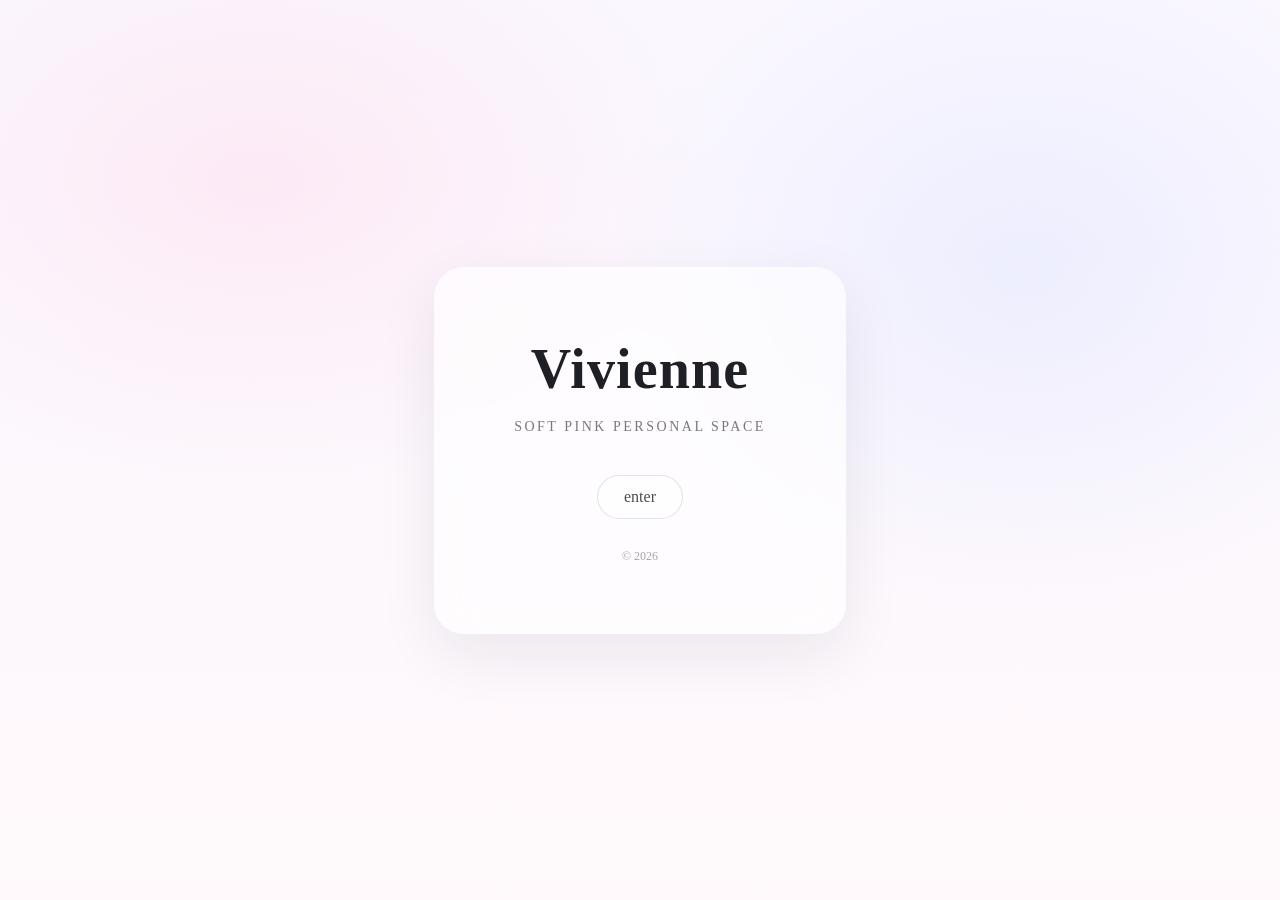
==== index.html @ d2d44e55 "Update index.html" ====
<!doctype html>
<html lang="zh">
<head>
<meta charset="utf-8">
<meta name="viewport" content="width=device-width, initial-scale=1">
<title>Vivienne</title>

<style>
:root{
--bg1:#faf7ff;
--bg2:#fff9fb;
--ink:#1f1f26;
--glass:rgba(255,255,255,.6);
--shadow:0 20px 60px rgba(31,31,38,.08);
}

*{box-sizing:border-box}
body{
margin:0;
height:100vh;
display:flex;
align-items:center;
justify-content:center;
background:
radial-gradient(60vw 40vw at 20% 20%, rgba(255,210,230,.35), transparent 60%),
radial-gradient(55vw 45vw at 80% 30%, rgba(210,220,255,.35), transparent 60%),
linear-gradient(180deg,var(--bg1),var(--bg2));
font-family: ui-serif, Georgia, "Songti SC", serif;
color:var(--ink);
}/* ✅ 允许点击穿透：任何背景/光晕/装饰层都别挡按钮 */
.cursor-glow,
.bg,
.overlay,
.decor,
.no-click {
  pointer-events: none !important;
}

/* ✅ 强行让按钮在最上层 */
.card { position: relative; z-index: 2; }
.enter { position: relative; z-index: 3; cursor: pointer; }

.card{
padding:70px 80px;
border-radius:30px;
background:var(--glass);
backdrop-filter:blur(20px);
-webkit-backdrop-filter:blur(20px);
box-shadow:var(--shadow);
text-align:center;
}

h1{
font-size:56px;
margin:0 0 18px;
font-weight:600;
letter-spacing:.02em;
}.sub{
font-size:14px;
color:rgba(31,31,38,.6);
letter-spacing:.18em;
text-transform:uppercase;
margin-bottom:40px;
}

.enter{
display:inline-block;
padding:12px 26px;
border-radius:999px;
text-decoration:none;
color:rgba(31,31,38,.8);
border:1px solid rgba(31,31,38,.12);
background:rgba(255,255,255,.5);
transition:all .2s ease;
}

.enter:hover{
transform:translateY(-2px);
background:white;
}

footer{
margin-top:30px;
font-size:12px;
color:rgba(31,31,38,.4);
}
</style>
</head>
<body>

<div class="card">
<h1>Vivienne</h1>
<div class="sub">soft pink personal space</div>
<a class="enter" href=" ">enter</a >
<footer>© 2026</footer>
</div>

</body>
</html>
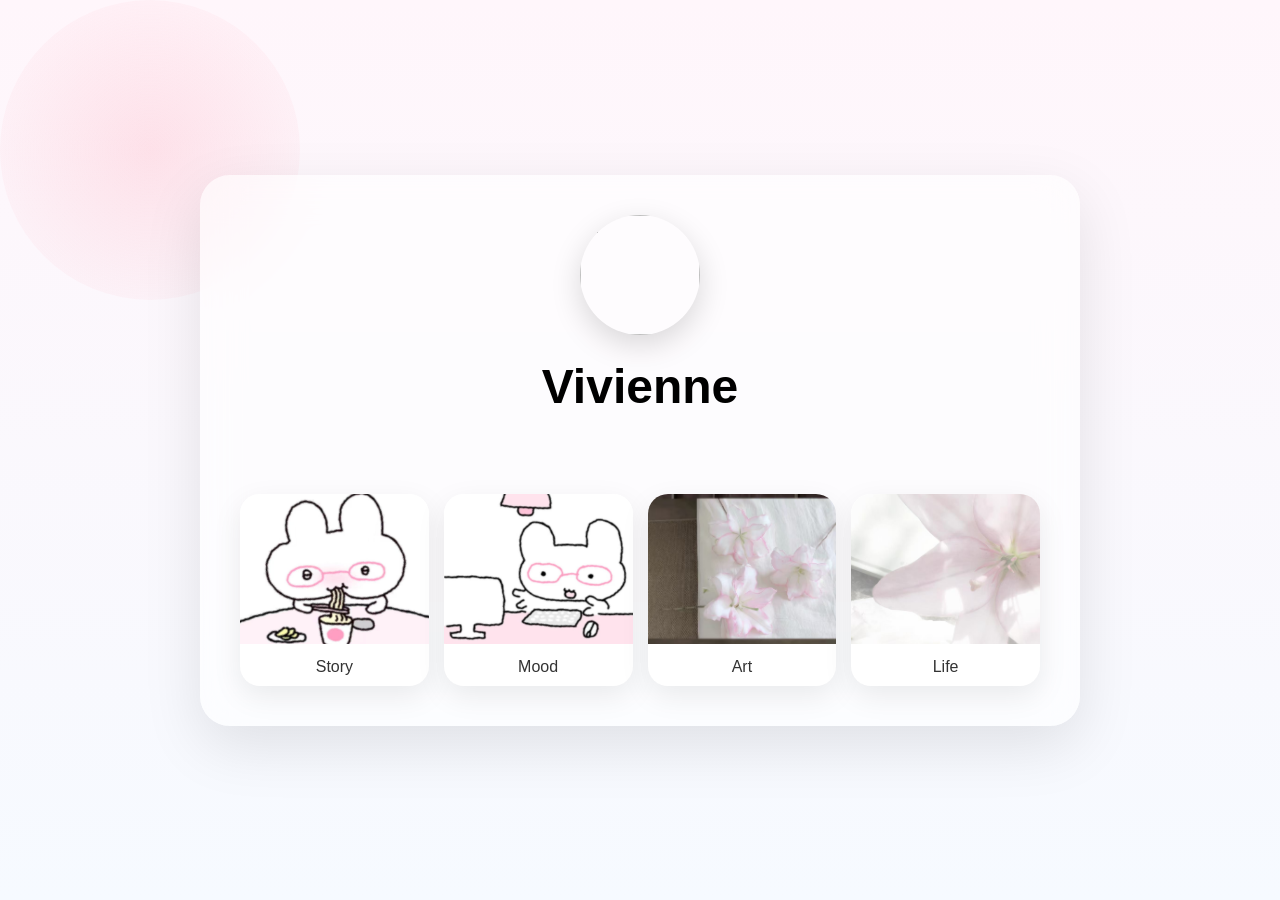
==== commit 68ade4e1: "Update index.html" ====
--- a/index.html
+++ b/index.html
@@ -1,99 +1,55 @@
-<!doctype html>
+<!DOCTYPE html>
 <html lang="zh">
 <head>
-<meta charset="utf-8">
-<meta name="viewport" content="width=device-width, initial-scale=1">
-<title>Vivienne</title>
+  <meta charset="UTF-8">
+  <title>Vivienne</title>
+  <meta name="viewport" content="width=device-width, initial-scale=1.0">
+  <link rel="stylesheet" href="style.css">
+</head>
 
-<style>
-:root{
---bg1:#faf7ff;
---bg2:#fff9fb;
---ink:#1f1f26;
---glass:rgba(255,255,255,.6);
---shadow:0 20px 60px rgba(31,31,38,.08);
-}
+<body>
+<div class="halo"></div>
 
-*{box-sizing:border-box}
-body{
-margin:0;
-height:100vh;
-display:flex;
-align-items:center;
-justify-content:center;
-background:
-radial-gradient(60vw 40vw at 20% 20%, rgba(255,210,230,.35), transparent 60%),
-radial-gradient(55vw 45vw at 80% 30%, rgba(210,220,255,.35), transparent 60%),
-linear-gradient(180deg,var(--bg1),var(--bg2));
-font-family: ui-serif, Georgia, "Songti SC", serif;
-color:var(--ink);
-}/* ✅ 允许点击穿透：任何背景/光晕/装饰层都别挡按钮 */
-.cursor-glow,
-.bg,
-.overlay,
-.decor,
-.no-click {
-  pointer-events: none !important;
-}
+<div class="container">
+  <div class="card">
 
-/* ✅ 强行让按钮在最上层 */
-.card { position: relative; z-index: 2; }
-.enter { position: relative; z-index: 3; cursor: pointer; }
+    <!-- 头像 -->
+    <div class="avatar-box">
+      <img src="assets/avatar.jpg" class="avatar">
+    </div>
 
-.card{
-padding:70px 80px;
-border-radius:30px;
-background:var(--glass);
-backdrop-filter:blur(20px);
--webkit-backdrop-filter:blur(20px);
-box-shadow:var(--shadow);
-text-align:center;
-}
+    <!-- 标题 -->
+    <h1 class="title">Vivienne</h1>
+    <p class="typing" id="typing"></p >
 
-h1{
-font-size:56px;
-margin:0 0 18px;
-font-weight:600;
-letter-spacing:.02em;
-}.sub{
-font-size:14px;
-color:rgba(31,31,38,.6);
-letter-spacing:.18em;
-text-transform:uppercase;
-margin-bottom:40px;
-}
+    <!-- 四格 -->
+    <div class="grid">
 
-.enter{
-display:inline-block;
-padding:12px 26px;
-border-radius:999px;
-text-decoration:none;
-color:rgba(31,31,38,.8);
-border:1px solid rgba(31,31,38,.12);
-background:rgba(255,255,255,.5);
-transition:all .2s ease;
-}
+      <a href=" " class="box">
+        <img src="assets/photos/p1.jpg">
+        <span>Story</span>
+      </a >
 
-.enter:hover{
-transform:translateY(-2px);
-background:white;
-}
+      <a href="mood.html" class="box">
+        <img src="assets/photos/p2.jpg">
+        <span>Mood</span>
+      </a >
 
-footer{
-margin-top:30px;
-font-size:12px;
-color:rgba(31,31,38,.4);
-}
-</style>
-</head>
-<body>
+      <div class="box">
+        <img src="assets/photos/p3.jpg">
+        <span>Art</span>
+      </div>
 
-<div class="card">
-<h1>Vivienne</h1>
-<div class="sub">soft pink personal space</div>
-<a class="enter" href=" ">enter</a >
-<footer>© 2026</footer>
+      <div class="box">
+        <img src="assets/photos/p4.jpg">
+        <span>Life</span>
+      </div>
+
+    </div>
+
+  </div>
 </div>
 
+<script src="app.js"></script>
 </body>
 </html>
--- a/style.css
+++ b/style.css
@@ -0,0 +1,83 @@
+body{
+  margin:0;
+  font-family:Arial;
+  background:linear-gradient(to bottom,#fff6fb,#f6faff);
+  overflow-x:hidden;
+}
+
+.container{
+  display:flex;
+  justify-content:center;
+  align-items:center;
+  min-height:100vh;
+}
+
+.card{
+  background:rgba(255,255,255,0.6);
+  backdrop-filter:blur(20px);
+  padding:40px;
+  border-radius:30px;
+  width:800px;
+  text-align:center;
+  box-shadow:0 20px 60px rgba(0,0,0,0.1);
+}
+
+.avatar{
+  width:120px;
+  height:120px;
+  border-radius:50%;
+  object-fit:cover;
+  box-shadow:0 10px 30px rgba(0,0,0,0.15);
+}
+
+.title{
+  font-size:48px;
+  margin:20px 0 10px;
+}
+
+.typing{
+  color:#666;
+  height:24px;
+}
+
+.grid{
+  margin-top:40px;
+  display:grid;
+  grid-template-columns:repeat(4,1fr);
+  gap:15px;
+}
+
+.box{
+  background:white;
+  border-radius:20px;
+  overflow:hidden;
+  text-decoration:none;
+  color:#333;
+  transition:0.3s;
+  box-shadow:0 10px 30px rgba(0,0,0,0.08);
+}
+
+.box img{
+  width:100%;
+  height:150px;
+  object-fit:cover;
+}
+
+.box span{
+  display:block;
+  padding:10px;
+}
+
+.box:hover{
+  transform:translateY(-5px);
+}
+
+.halo{
+  position:fixed;
+  width:300px;
+  height:300px;
+  border-radius:50%;
+  pointer-events:none;
+  background:radial-gradient(circle,rgba(255,182,193,0.3),transparent);
+  mix-blend-mode:multiply;
+}
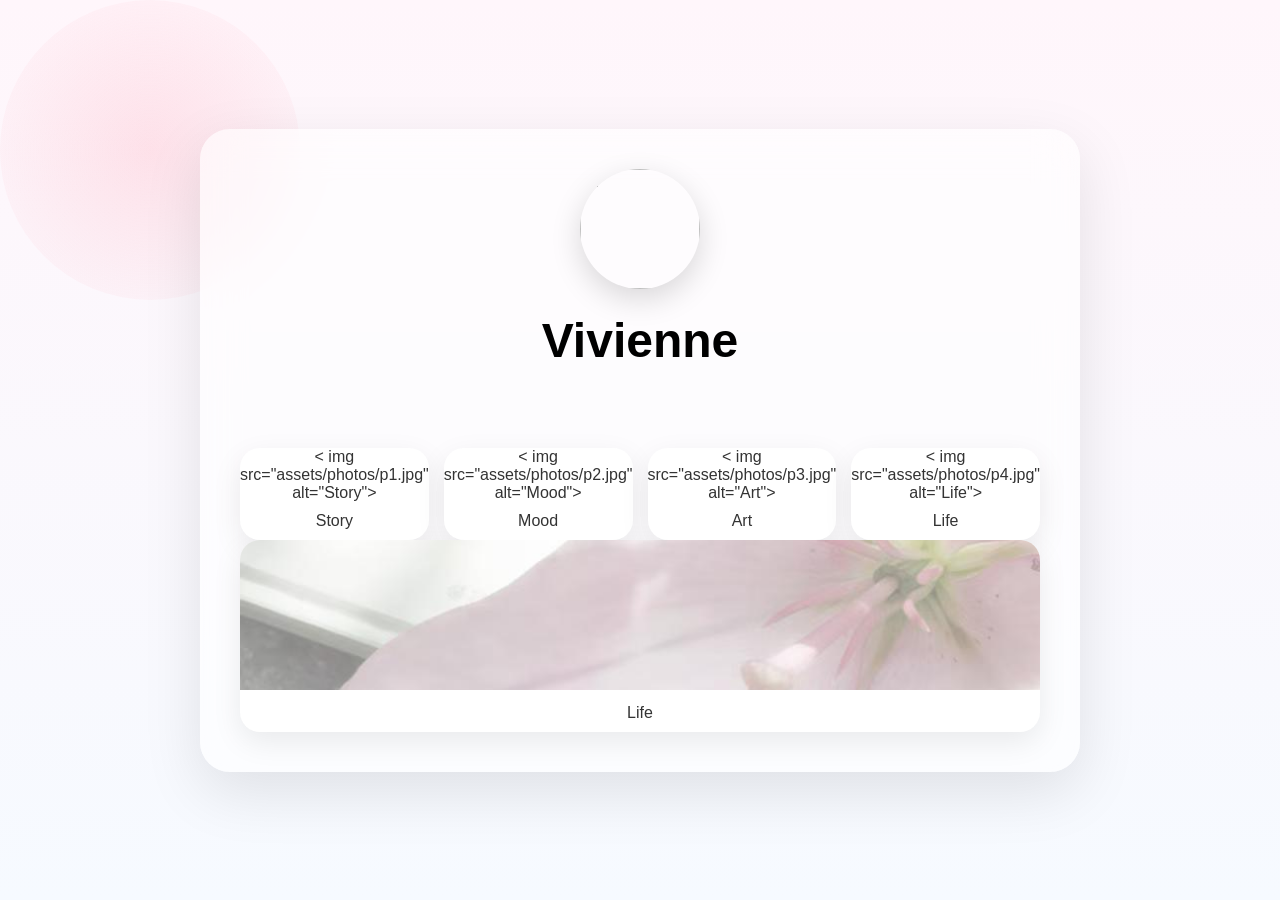
==== commit d30022b6: "Update index.html" ====
--- a/index.html
+++ b/index.html
@@ -22,23 +22,31 @@
     <h1 class="title">Vivienne</h1>
     <p class="typing" id="typing"></p >
 
-    <!-- 四格 -->
-    <div class="grid">
+    <!-- 全都可点击 -->
+   <div class="grid">
 
-      <a href=" " class="box">
-        <img src="assets/photos/p1.jpg">
-        <span>Story</span>
-      </a >
+  <a href=" " class="box">
+    < img src="assets/photos/p1.jpg" alt="Story">
+    <span>Story</span>
+  </a >
 
-      <a href="mood.html" class="box">
-        <img src="assets/photos/p2.jpg">
-        <span>Mood</span>
-      </a >
+  <a href="./mood.html" class="box">
+    < img src="assets/photos/p2.jpg" alt="Mood">
+    <span>Mood</span>
+  </a >
 
-      <div class="box">
-        <img src="assets/photos/p3.jpg">
-        <span>Art</span>
-      </div>
+  <a href="./art.html" class="box">
+    < img src="assets/photos/p3.jpg" alt="Art">
+    <span>Art</span>
+  </a >
+
+  <a href="./life.html" class="box">
+    < img src="assets/photos/p4.jpg" alt="Life">
+    <span>Life</span>
+  </a >
+
+</div>
+      
 
       <div class="box">
         <img src="assets/photos/p4.jpg">
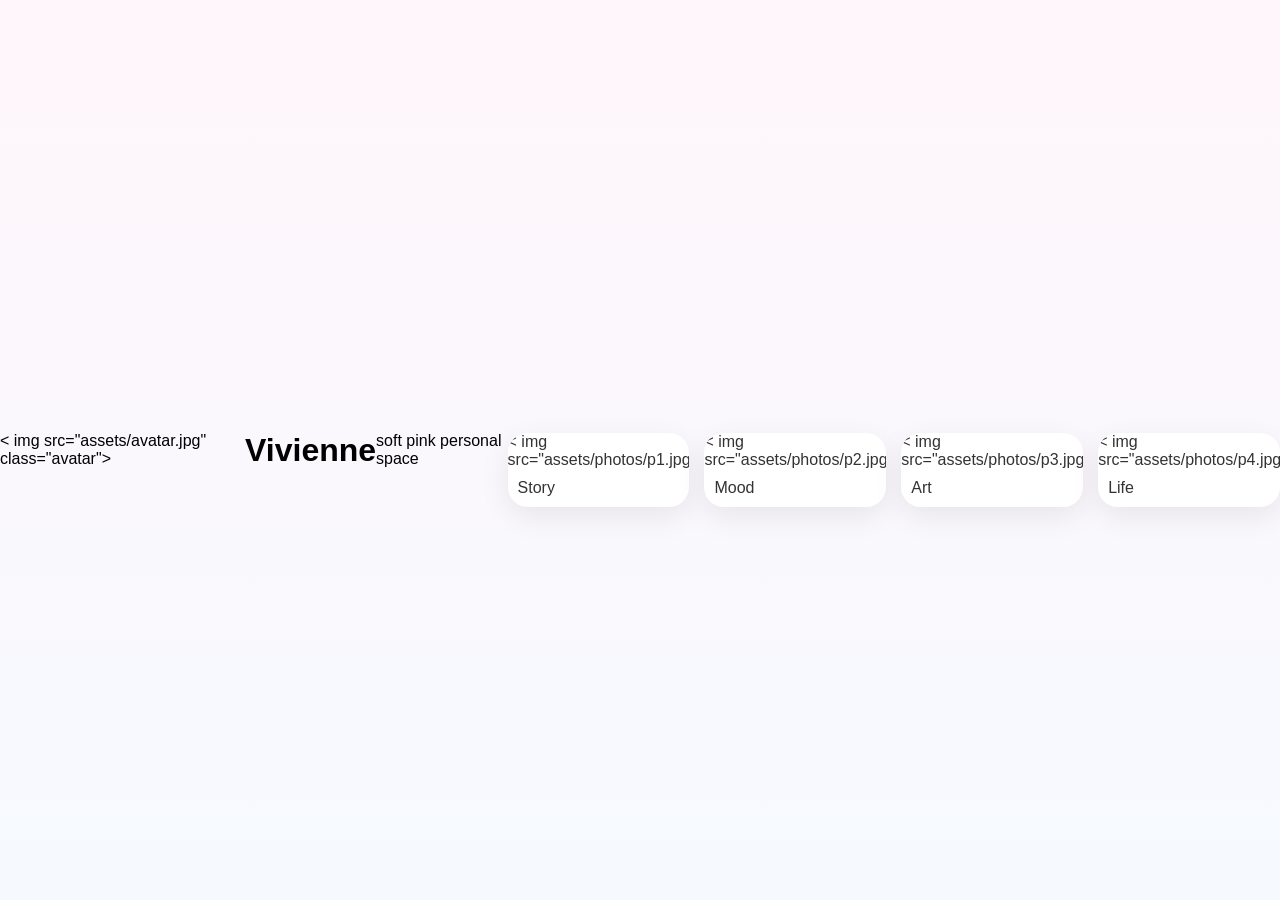
==== commit 39333415: "Update index.html" ====
--- a/index.html
+++ b/index.html
@@ -1,63 +1,50 @@
 <!DOCTYPE html>
 <html lang="zh">
 <head>
-  <meta charset="UTF-8">
-  <title>Vivienne</title>
-  <meta name="viewport" content="width=device-width, initial-scale=1.0">
-  <link rel="stylesheet" href="style.css">
+<meta charset="UTF-8">
+<meta name="viewport" content="width=device-width, initial-scale=1.0">
+<title>Vivienne</title>
+<link rel="stylesheet" href="style.css">
 </head>
 
 <body>
-<div class="halo"></div>
 
 <div class="container">
-  <div class="card">
 
-    <!-- 头像 -->
-    <div class="avatar-box">
-      <img src="assets/avatar.jpg" class="avatar">
-    </div>
+  <!-- 头像 -->
+  < img src="assets/avatar.jpg" class="avatar">
 
-    <!-- 标题 -->
-    <h1 class="title">Vivienne</h1>
-    <p class="typing" id="typing"></p >
+  <h1>Vivienne</h1>
+  <p class="subtitle">soft pink personal space</p >
 
-    <!-- 全都可点击 -->
-   <div class="grid">
+  <!-- 四格 -->
+  <div class="grid">
 
-  <a href=" " class="box">
-    < img src="assets/photos/p1.jpg" alt="Story">
-    <span>Story</span>
-  </a >
+    <a href=" " class="box">
+      < img src="assets/photos/p1.jpg">
+      <span>Story</span>
+    </a >
 
-  <a href="./mood.html" class="box">
-    < img src="assets/photos/p2.jpg" alt="Mood">
-    <span>Mood</span>
-  </a >
+    <a href="./mood.html" class="box">
+      < img src="assets/photos/p2.jpg">
+      <span>Mood</span>
+    </a >
 
-  <a href="./art.html" class="box">
-    < img src="assets/photos/p3.jpg" alt="Art">
-    <span>Art</span>
-  </a >
+    <a href="./art.html" class="box">
+      < img src="assets/photos/p3.jpg">
+      <span>Art</span>
+    </a >
 
-  <a href="./life.html" class="box">
-    < img src="assets/photos/p4.jpg" alt="Life">
-    <span>Life</span>
-  </a >
-
-</div>
-      
-
-      <div class="box">
-        <img src="assets/photos/p4.jpg">
-        <span>Life</span>
-      </div>
-
-    </div>
+    <a href="./life.html" class="box">
+      < img src="assets/photos/p4.jpg">
+      <span>Life</span>
+    </a >
 
   </div>
+
 </div>
 
 <script src="app.js"></script>
+
 </body>
 </html>
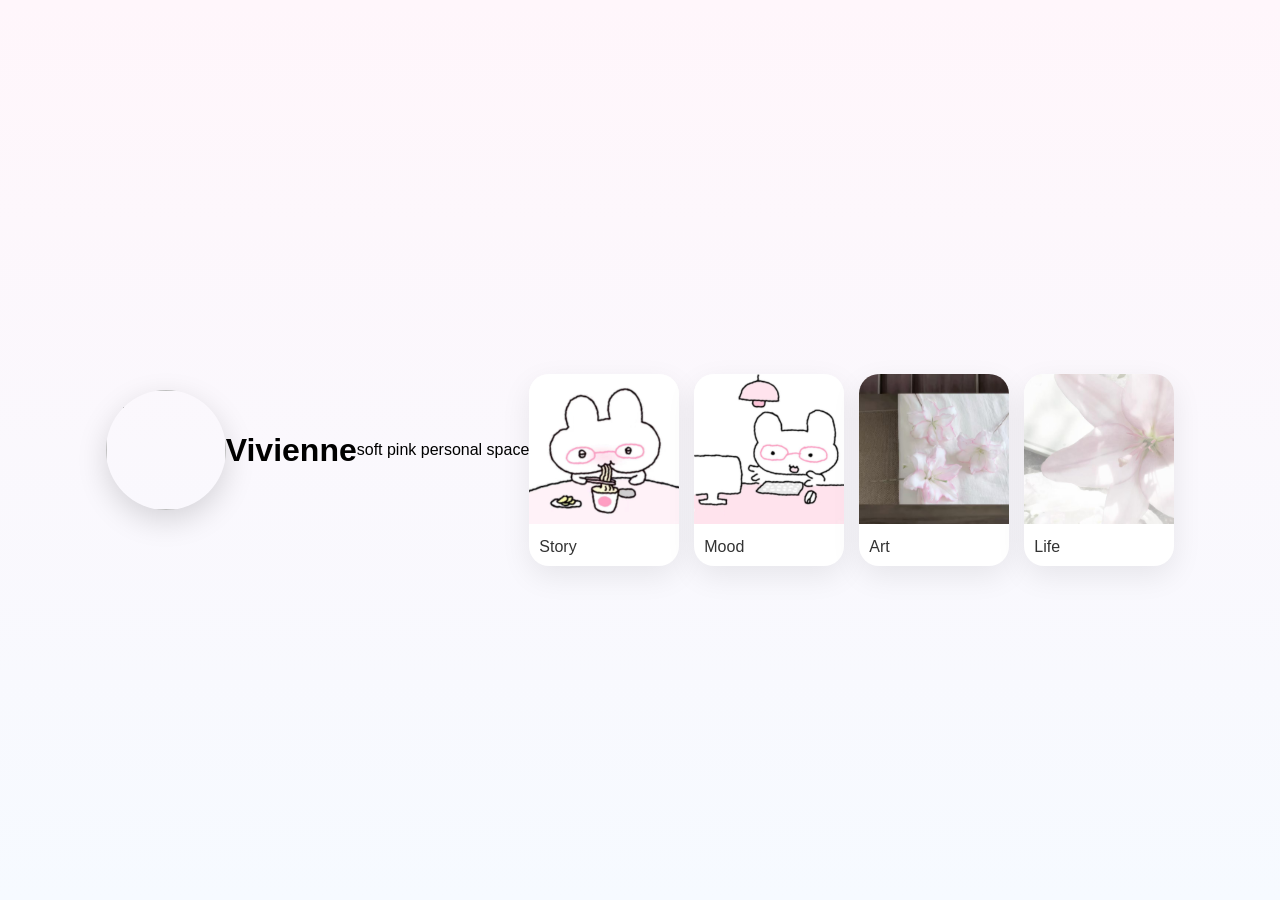
==== commit 017e9ad4: "Update index.html" ====
--- a/index.html
+++ b/index.html
@@ -12,7 +12,7 @@
 <div class="container">
 
   <!-- 头像 -->
-  < img src="assets/avatar.jpg" class="avatar">
+  <img src="assets/avatar.jpg" class="avatar">
 
   <h1>Vivienne</h1>
   <p class="subtitle">soft pink personal space</p >
@@ -21,22 +21,22 @@
   <div class="grid">
 
     <a href=" " class="box">
-      < img src="assets/photos/p1.jpg">
+      <img src="assets/photos/p1.jpg">
       <span>Story</span>
     </a >
 
     <a href="./mood.html" class="box">
-      < img src="assets/photos/p2.jpg">
+      <img src="assets/photos/p2.jpg">
       <span>Mood</span>
     </a >
 
     <a href="./art.html" class="box">
-      < img src="assets/photos/p3.jpg">
+      <img src="assets/photos/p3.jpg">
       <span>Art</span>
     </a >
 
     <a href="./life.html" class="box">
-      < img src="assets/photos/p4.jpg">
+      <img src="assets/photos/p4.jpg">
       <span>Life</span>
     </a >
 
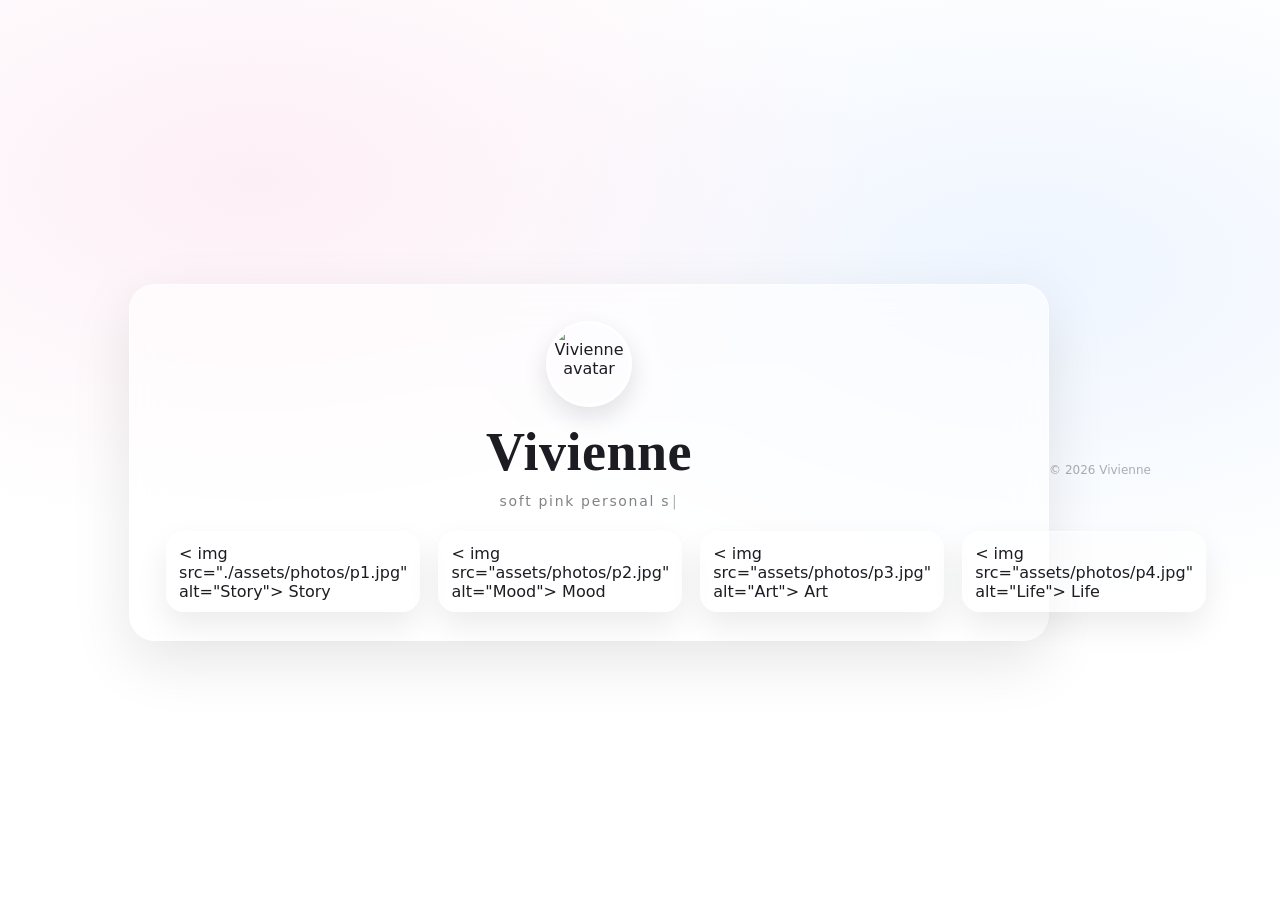
==== commit 85be6e2a: "Update index.html" ====
--- a/index.html
+++ b/index.html
@@ -1,50 +1,53 @@
-<!DOCTYPE html>
-<html lang="zh">
+<!doctype html>
+<html lang="zh-CN">
 <head>
-<meta charset="UTF-8">
-<meta name="viewport" content="width=device-width, initial-scale=1.0">
-<title>Vivienne</title>
-<link rel="stylesheet" href="style.css">
+  <meta charset="utf-8" />
+  <meta name="viewport" content="width=device-width,initial-scale=1" />
+  <title>Vivienne</title>
+  <link rel="stylesheet" href="style.css" />
 </head>
 
 <body>
+  <!-- 鼠标光晕 -->
+  <div class="halo" aria-hidden="true"></div>
 
-<div class="container">
+  <main class="wrap">
+    <section class="card">
+      <div class="top">
+        <img class="avatar" src="assets/avatar.jpg" alt="Vivienne avatar" />
+        <h1 class="title">Vivienne</h1>
 
-  <!-- 头像 -->
-  <img src="assets/avatar.jpg" class="avatar">
+        <!-- 打字机 -->
+        <p class="subtitle">
+          <span id="type" data-text="soft pink personal space"></span><span class="caret">|</span>
+        </p >
+      </div>
 
-  <h1>Vivienne</h1>
-  <p class="subtitle">soft pink personal space</p >
+      <div class="tiles">
+   <a class="tile" href=" ">
+  < img src="./assets/photos/p1.jpg" alt="Story">
+  <span>Story</span>
+</a >
 
-  <!-- 四格 -->
-  <div class="grid">
+<a class="tile" href="mood.html">
+  < img src="assets/photos/p2.jpg" alt="Mood">
+  <span>Mood</span>
+</a >
 
-    <a href=" " class="box">
-      <img src="assets/photos/p1.jpg">
-      <span>Story</span>
-    </a >
+<a class="tile" href="art.html">
+  < img src="assets/photos/p3.jpg" alt="Art">
+  <span>Art</span>
+</a >
 
-    <a href="./mood.html" class="box">
-      <img src="assets/photos/p2.jpg">
-      <span>Mood</span>
-    </a >
+<a class="tile" href="life.html">
+  < img src="assets/photos/p4.jpg" alt="Life">
+  <span>Life</span>
+</a > 
+    </section>
 
-    <a href="./art.html" class="box">
-      <img src="assets/photos/p3.jpg">
-      <span>Art</span>
-    </a >
+    <footer class="footer">© 2026 Vivienne</footer>
+  </main>
 
-    <a href="./life.html" class="box">
-      <img src="assets/photos/p4.jpg">
-      <span>Life</span>
-    </a >
-
-  </div>
-
-</div>
-
-<script src="app.js"></script>
-
+  <script src="app.js"></script>
 </body>
 </html>
--- a/style.css
+++ b/style.css
@@ -1,83 +1,179 @@
+:root{
+  --bg1:#ffffff;
+  --bg2:#fdeff6;
+  --bg3:#eef5ff;
+
+  --glass: rgba(255,255,255,.55);
+  --stroke: rgba(255,255,255,.55);
+  --shadow: 0 20px 60px rgba(10,10,20,.10);
+
+  --text:#1c1c22;
+  --sub: rgba(28,28,34,.55);
+
+  --r: 26px;
+}
+
+*{ box-sizing:border-box; }
+html,body{ height:100%; }
 body{
   margin:0;
-  font-family:Arial;
-  background:linear-gradient(to bottom,#fff6fb,#f6faff);
+  font-family: ui-sans-serif, system-ui, -apple-system, "PingFang SC","Microsoft YaHei", Arial;
+  color:var(--text);
+  background:
+    radial-gradient(900px 500px at 20% 20%, var(--bg2), transparent 70%),
+    radial-gradient(900px 500px at 80% 30%, var(--bg3), transparent 70%),
+    linear-gradient(180deg, var(--bg1), #fff);
   overflow-x:hidden;
 }
 
-.container{
+/* 鼠标光晕 */
+.halo{
+  position:fixed;
+  width:260px; height:260px;
+  border-radius:999px;
+  pointer-events:none;
+  transform: translate(-50%,-50%);
+  left:-999px; top:-999px;
+  background: radial-gradient(circle,
+    rgba(255,190,220,.35) 0%,
+    rgba(210,225,255,.22) 35%,
+    rgba(255,255,255,0) 70%);
+  filter: blur(2px);
+  transition: opacity .2s ease;
+  opacity:.9;
+  z-index:1;
+}
+
+.wrap{
+  min-height:100%;
   display:flex;
+  align-items:center;
   justify-content:center;
-  align-items:center;
-  min-height:100vh;
+  padding:48px 18px 24px;
+  position:relative;
+  z-index:2;
 }
 
 .card{
-  background:rgba(255,255,255,0.6);
-  backdrop-filter:blur(20px);
-  padding:40px;
-  border-radius:30px;
-  width:800px;
+  width:min(920px, 92vw);
+  background: var(--glass);
+  border:1px solid var(--stroke);
+  backdrop-filter: blur(16px);
+  -webkit-backdrop-filter: blur(16px);
+  border-radius: var(--r);
+  box-shadow: var(--shadow);
+  padding: 36px 36px 28px;
+}
+
+.top{
   text-align:center;
-  box-shadow:0 20px 60px rgba(0,0,0,0.1);
+  margin-bottom: 22px;
 }
 
 .avatar{
-  width:120px;
-  height:120px;
-  border-radius:50%;
+  width:86px;
+  height:86px;
+  border-radius:999px;
   object-fit:cover;
-  box-shadow:0 10px 30px rgba(0,0,0,0.15);
+  border: 3px solid rgba(255,255,255,.8);
+  box-shadow: 0 10px 25px rgba(20,20,30,.12);
+  display:block;
+  margin:0 auto 14px;
 }
 
 .title{
-  font-size:48px;
-  margin:20px 0 10px;
+  margin:0;
+  font-size:54px;
+  letter-spacing:.5px;
+  font-family: ui-serif, Georgia, "Times New Roman", serif;
 }
 
-.typing{
-  color:#666;
-  height:24px;
+.subtitle{
+  margin:10px 0 0;
+  color: var(--sub);
+  font-size:14px;
+  letter-spacing: .12em;
+  text-transform: lowercase;
 }
 
-.grid{
-  margin-top:40px;
+.caret{
+  display:inline-block;
+  margin-left:2px;
+  color: rgba(28,28,34,.35);
+  animation: blink 1s steps(2) infinite;
+}
+@keyframes blink { 50%{opacity:0;} }
+
+.tiles{
   display:grid;
-  grid-template-columns:repeat(4,1fr);
-  gap:15px;
+  grid-template-columns: repeat(4, 1fr);
+  gap: 18px;
+  margin-top: 22px;
 }
 
-.box{
-  background:white;
-  border-radius:20px;
-  overflow:hidden;
+.tile{
   text-decoration:none;
-  color:#333;
-  transition:0.3s;
-  box-shadow:0 10px 30px rgba(0,0,0,0.08);
+  color:inherit;
+  background: rgba(255,255,255,.50);
+  border:1px solid rgba(255,255,255,.55);
+  border-radius: 18px;
+  padding: 12px 12px 10px;
+  box-shadow: 0 14px 32px rgba(10,10,20,.08);
+  transition: transform .18s ease, box-shadow .18s ease;
 }
 
-.box img{
+.tile img{
   width:100%;
-  height:150px;
+  height:110px;         /* 中等大小 */
   object-fit:cover;
+  border-radius: 14px;
+  display:block;
 }
 
-.box span{
-  display:block;
-  padding:10px;
+.label{
+  margin-top:10px;
+  text-align:center;
+  font-size:14px;
+  color: rgba(28,28,34,.65);
 }
 
-.box:hover{
-  transform:translateY(-5px);
+.tile:hover{
+  transform: translateY(-4px);
+  box-shadow: 0 18px 40px rgba(10,10,20,.12);
 }
 
-.halo{
-  position:fixed;
-  width:300px;
-  height:300px;
-  border-radius:50%;
-  pointer-events:none;
-  background:radial-gradient(circle,rgba(255,182,193,0.3),transparent);
-  mix-blend-mode:multiply;
+.footer{
+  margin-top: 16px;
+  text-align:center;
+  color: rgba(28,28,34,.35);
+  font-size:12px;
 }
+
+/* 子页面布局 */
+.pageTitle{
+  font-family: ui-serif, Georgia, "Times New Roman", serif;
+  font-size:44px;
+  margin:0 0 12px;
+}
+.pageText{
+  color: rgba(28,28,34,.65);
+  line-height:1.8;
+  font-size:14px;
+}
+.backBtn{
+  display:inline-block;
+  margin-top:18px;
+  padding:10px 14px;
+  border-radius:999px;
+  border:1px solid rgba(28,28,34,.15);
+  background: rgba(255,255,255,.45);
+  text-decoration:none;
+  color: rgba(28,28,34,.75);
+}
+
+@media (max-width: 860px){
+  .title{ font-size:42px; }
+  .tiles{ grid-template-columns: repeat(2, 1fr); }
+  .tile img{ height:130px; }
+  .card{ padding: 28px 18px 22px; }
+}
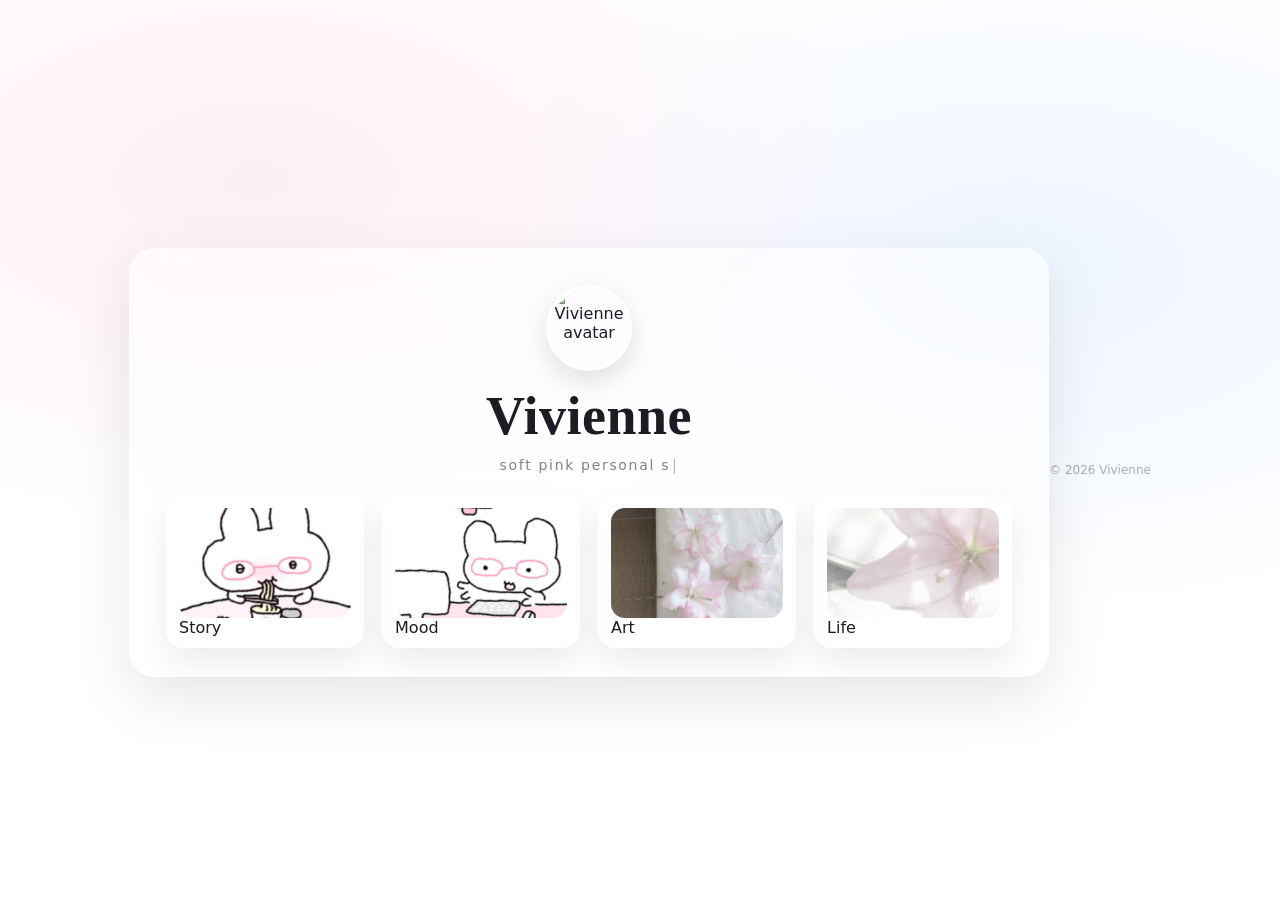
==== commit 9e6cfe89: "Update index.html" ====
--- a/index.html
+++ b/index.html
@@ -25,22 +25,22 @@
 
       <div class="tiles">
    <a class="tile" href=" ">
-  < img src="./assets/photos/p1.jpg" alt="Story">
+  <img src="./assets/photos/p1.jpg" alt="Story">
   <span>Story</span>
 </a >
 
 <a class="tile" href="mood.html">
-  < img src="assets/photos/p2.jpg" alt="Mood">
+  <img src="assets/photos/p2.jpg" alt="Mood">
   <span>Mood</span>
 </a >
 
 <a class="tile" href="art.html">
-  < img src="assets/photos/p3.jpg" alt="Art">
+  <img src="assets/photos/p3.jpg" alt="Art">
   <span>Art</span>
 </a >
 
 <a class="tile" href="life.html">
-  < img src="assets/photos/p4.jpg" alt="Life">
+  <img src="assets/photos/p4.jpg" alt="Life">
   <span>Life</span>
 </a > 
     </section>
